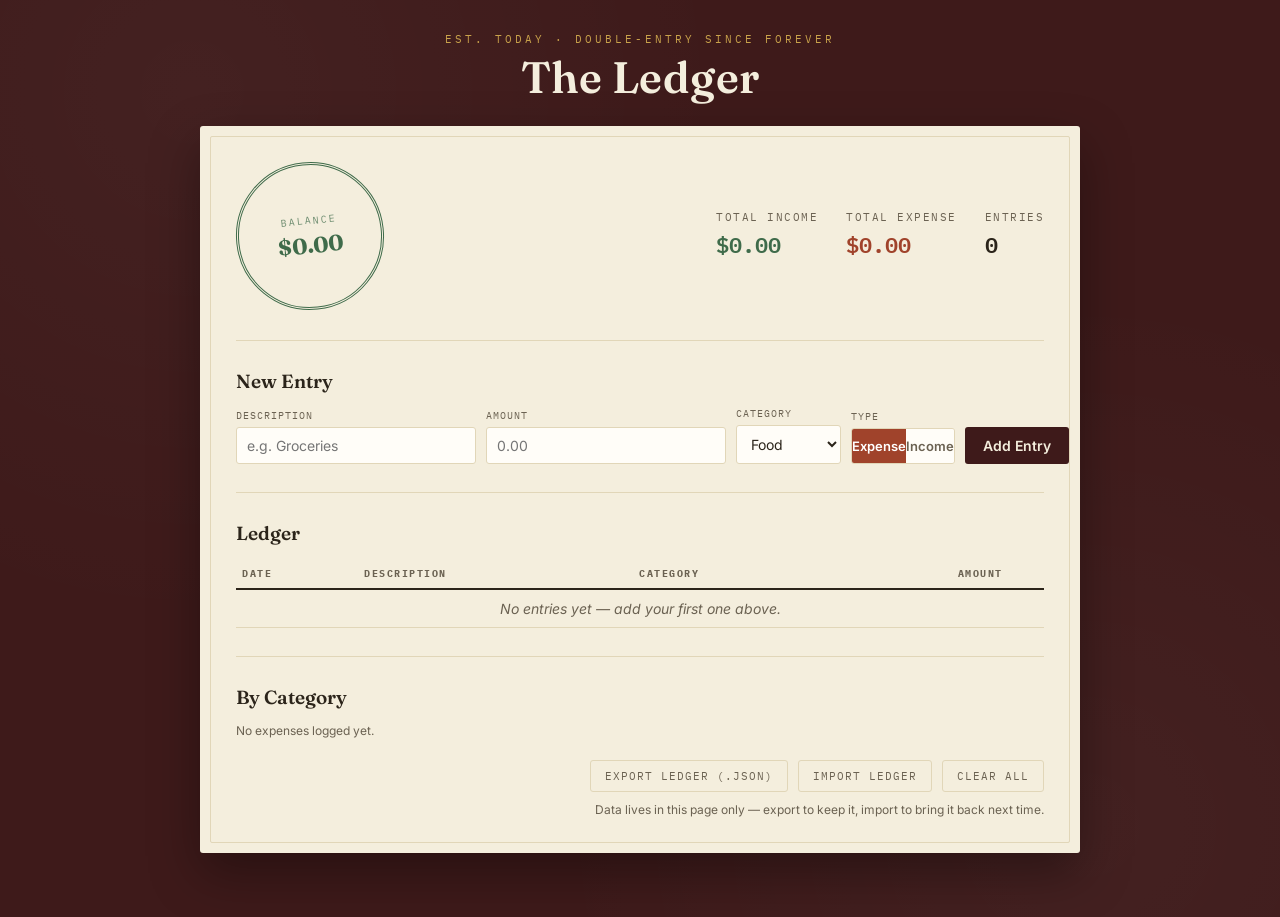
==== index.html @ 192e5231 "Rename index.html.txt to index.html" ====
<!DOCTYPE html>
<html lang="en">
<head>
<meta charset="UTF-8">
<meta name="viewport" content="width=device-width, initial-scale=1.0">
<title>The Ledger — Budget Tracker</title>
<link rel="preconnect" href="https://fonts.googleapis.com">
<link href="https://fonts.googleapis.com/css2?family=Fraunces:opsz,wght@9..144,400;9..144,500;9..144,600;9..144,700&family=Inter:wght@400;500;600&family=IBM+Plex+Mono:wght@400;500;600&display=swap" rel="stylesheet">
<style>
  :root{
    --cover: #3E1A1A;
    --cover-dark: #2A1010;
    --brass: #C9A24B;
    --brass-dim: #9c7d3a;
    --paper: #F4EEDD;
    --paper-line: #E1D6B8;
    --ink: #2B241A;
    --ink-soft: #6b6252;
    --income: #3F6B4A;
    --expense: #A0432B;
    --radius: 3px;
  }
  *{box-sizing:border-box;}
  body{
    margin:0;
    background: var(--cover);
    background-image:
      radial-gradient(circle at 15% 10%, rgba(255,255,255,0.03), transparent 40%),
      radial-gradient(circle at 85% 90%, rgba(255,255,255,0.03), transparent 40%);
    font-family: 'Inter', sans-serif;
    color: var(--ink);
    min-height: 100vh;
    padding: 32px 16px 64px;
  }
  .wrap{ max-width: 880px; margin: 0 auto; }

  /* Cover title */
  .cover-title{
    text-align:center;
    margin-bottom: 22px;
  }
  .cover-title .eyebrow{
    font-family:'IBM Plex Mono', monospace;
    font-size: 11px;
    letter-spacing: 3px;
    color: var(--brass);
    text-transform: uppercase;
  }
  .cover-title h1{
    font-family:'Fraunces', serif;
    font-optical-sizing: auto;
    font-weight: 600;
    font-size: 44px;
    color: var(--paper);
    margin: 4px 0 0;
    letter-spacing: 0.5px;
  }

  /* Page panel */
  .page{
    background: var(--paper);
    border-radius: var(--radius);
    box-shadow: 0 20px 50px rgba(0,0,0,0.35);
    padding: 36px;
    position: relative;
  }
  .page::before{
    content:"";
    position:absolute; inset:10px;
    border: 1px solid var(--paper-line);
    pointer-events:none;
    border-radius: 2px;
  }

  /* Balance stamp */
  .stamp-row{
    display:flex;
    align-items:center;
    justify-content:space-between;
    gap: 24px;
    flex-wrap: wrap;
    margin-bottom: 30px;
  }
  .stamp{
    width: 148px; height: 148px;
    border-radius: 50%;
    border: 3px double currentColor;
    display:flex; flex-direction:column;
    align-items:center; justify-content:center;
    transform: rotate(-6deg);
    transition: color 0.4s ease, border-color 0.4s ease;
    flex-shrink:0;
  }
  .stamp .label{
    font-family:'IBM Plex Mono', monospace;
    font-size: 10px;
    letter-spacing: 2px;
    text-transform: uppercase;
    opacity: 0.75;
  }
  .stamp .amt{
    font-family:'Fraunces', serif;
    font-weight: 700;
    font-size: 22px;
    margin-top: 4px;
  }
  .stamp.positive{ color: var(--income); }
  .stamp.negative{ color: var(--expense); }

  .stats{
    display:flex; gap: 28px; flex-wrap: wrap;
  }
  .stat .k{
    font-family:'IBM Plex Mono', monospace;
    font-size: 11px;
    letter-spacing: 1.5px;
    text-transform: uppercase;
    color: var(--ink-soft);
  }
  .stat .v{
    font-family:'IBM Plex Mono', monospace;
    font-size: 22px;
    font-weight: 600;
    margin-top: 2px;
  }
  .stat.income .v{ color: var(--income); }
  .stat.expense .v{ color: var(--expense); }

  hr.rule{
    border: none;
    border-top: 1px solid var(--paper-line);
    margin: 28px 0;
  }

  /* Form */
  h2.section-title{
    font-family:'Fraunces', serif;
    font-weight: 600;
    font-size: 19px;
    margin: 0 0 14px;
  }
  form.entry{
    display:grid;
    grid-template-columns: 1.6fr 1fr 1fr 1fr auto;
    gap: 10px;
    align-items:end;
  }
  @media (max-width: 680px){
    form.entry{ grid-template-columns: 1fr 1fr; }
  }
  .field{ display:flex; flex-direction:column; gap:5px; }
  .field label{
    font-family:'IBM Plex Mono', monospace;
    font-size: 10px;
    letter-spacing: 1px;
    text-transform: uppercase;
    color: var(--ink-soft);
  }
  .field input, .field select{
    font-family: 'Inter', sans-serif;
    font-size: 14px;
    padding: 9px 10px;
    border: 1px solid var(--paper-line);
    border-radius: var(--radius);
    background: #fffdf8;
    color: var(--ink);
  }
  .field input:focus, .field select:focus{
    outline: 2px solid var(--brass);
    outline-offset: 1px;
  }
  .toggle{
    display:flex;
    border: 1px solid var(--paper-line);
    border-radius: var(--radius);
    overflow:hidden;
  }
  .toggle button{
    flex:1;
    border:none;
    padding: 9px 0;
    font-family:'Inter', sans-serif;
    font-size: 13px;
    font-weight: 600;
    cursor:pointer;
    background: #fffdf8;
    color: var(--ink-soft);
  }
  .toggle button.active[data-type="income"]{ background: var(--income); color:#fff; }
  .toggle button.active[data-type="expense"]{ background: var(--expense); color:#fff; }

  button.add-btn{
    background: var(--cover);
    color: var(--paper);
    border: none;
    border-radius: var(--radius);
    padding: 10px 18px;
    font-family:'Inter', sans-serif;
    font-weight: 600;
    font-size: 14px;
    cursor: pointer;
    white-space: nowrap;
  }
  button.add-btn:hover{ background: var(--cover-dark); }

  /* Ledger table */
  table.ledger{
    width:100%;
    border-collapse: collapse;
    margin-top: 8px;
  }
  table.ledger thead th{
    text-align:left;
    font-family:'IBM Plex Mono', monospace;
    font-size: 10px;
    letter-spacing: 1.5px;
    text-transform: uppercase;
    color: var(--ink-soft);
    padding: 8px 6px;
    border-bottom: 2px solid var(--ink);
  }
  table.ledger tbody tr{
    border-bottom: 1px solid var(--paper-line);
  }
  table.ledger tbody tr:hover{ background: rgba(201,162,75,0.08); }
  table.ledger td{
    padding: 10px 6px;
    font-size: 14px;
    vertical-align: middle;
  }
  td.amount{
    font-family:'IBM Plex Mono', monospace;
    font-weight: 600;
    text-align:right;
    white-space:nowrap;
  }
  td.amount.income{ color: var(--income); }
  td.amount.expense{ color: var(--expense); }
  td.cat span{
    font-family:'IBM Plex Mono', monospace;
    font-size: 11px;
    padding: 3px 8px;
    border-radius: 20px;
    background: rgba(43,36,26,0.07);
    color: var(--ink-soft);
  }
  .del-btn{
    background:none; border:none; cursor:pointer;
    color: var(--ink-soft);
    font-size: 16px;
    line-height:1;
  }
  .del-btn:hover{ color: var(--expense); }
  .empty-row td{
    text-align:center;
    padding: 30px 0;
    color: var(--ink-soft);
    font-style: italic;
  }

  /* Category bars */
  .cat-bars{ margin-top: 6px; }
  .cat-bar-row{
    display:grid;
    grid-template-columns: 110px 1fr 70px;
    align-items:center;
    gap: 10px;
    margin-bottom: 10px;
  }
  .cat-bar-row .name{ font-size:13px; }
  .cat-bar-track{
    height: 8px;
    background: var(--paper-line);
    border-radius: 4px;
    overflow:hidden;
  }
  .cat-bar-fill{
    height:100%;
    background: var(--brass);
    border-radius: 4px;
  }
  .cat-bar-row .amt{
    font-family:'IBM Plex Mono', monospace;
    font-size: 12px;
    text-align:right;
    color: var(--ink-soft);
  }

  .toolbar{
    display:flex; gap:10px; justify-content:flex-end; margin-top: 22px;
  }
  .ghost-btn{
    background: none;
    border: 1px solid var(--paper-line);
    color: var(--ink-soft);
    font-family:'IBM Plex Mono', monospace;
    font-size: 11px;
    letter-spacing: 1px;
    text-transform: uppercase;
    padding: 8px 14px;
    border-radius: var(--radius);
    cursor: pointer;
  }
  .ghost-btn:hover{ border-color: var(--brass); color: var(--ink); }
  input[type="file"]{ display:none; }

  .note{
    font-size: 12px;
    color: var(--ink-soft);
    margin-top: 10px;
    text-align:right;
  }
</style>
</head>
<body>
<div class="wrap">
  <div class="cover-title">
    <div class="eyebrow">Est. Today · Double-Entry Since Forever</div>
    <h1>The Ledger</h1>
  </div>

  <div class="page">
    <div class="stamp-row">
      <div class="stamp positive" id="balanceStamp">
        <div class="label">Balance</div>
        <div class="amt" id="balanceAmt">$0.00</div>
      </div>
      <div class="stats">
        <div class="stat income">
          <div class="k">Total Income</div>
          <div class="v" id="totalIncome">$0.00</div>
        </div>
        <div class="stat expense">
          <div class="k">Total Expense</div>
          <div class="v" id="totalExpense">$0.00</div>
        </div>
        <div class="stat">
          <div class="k">Entries</div>
          <div class="v" id="totalCount">0</div>
        </div>
      </div>
    </div>

    <hr class="rule">

    <h2 class="section-title">New Entry</h2>
    <form class="entry" id="entryForm">
      <div class="field">
        <label for="desc">Description</label>
        <input type="text" id="desc" placeholder="e.g. Groceries" required>
      </div>
      <div class="field">
        <label for="amount">Amount</label>
        <input type="number" id="amount" step="0.01" min="0" placeholder="0.00" required>
      </div>
      <div class="field">
        <label for="category">Category</label>
        <select id="category">
          <option>Food</option>
          <option>Housing</option>
          <option>Transport</option>
          <option>Utilities</option>
          <option>Health</option>
          <option>Fun</option>
          <option>Salary</option>
          <option>Other</option>
        </select>
      </div>
      <div class="field">
        <label>Type</label>
        <div class="toggle" id="typeToggle">
          <button type="button" data-type="expense" class="active">Expense</button>
          <button type="button" data-type="income">Income</button>
        </div>
      </div>
      <button type="submit" class="add-btn">Add Entry</button>
    </form>

    <hr class="rule">

    <h2 class="section-title">Ledger</h2>
    <table class="ledger">
      <thead>
        <tr>
          <th>Date</th>
          <th>Description</th>
          <th>Category</th>
          <th style="text-align:right;">Amount</th>
          <th></th>
        </tr>
      </thead>
      <tbody id="ledgerBody"></tbody>
    </table>

    <hr class="rule">

    <h2 class="section-title">By Category</h2>
    <div class="cat-bars" id="catBars"></div>

    <div class="toolbar">
      <button class="ghost-btn" id="exportBtn">Export Ledger (.json)</button>
      <label class="ghost-btn" for="importFile" style="display:inline-block;">Import Ledger</label>
      <input type="file" id="importFile" accept="application/json">
      <button class="ghost-btn" id="clearBtn">Clear All</button>
    </div>
    <div class="note">Data lives in this page only — export to keep it, import to bring it back next time.</div>
  </div>
</div>

<script>
  let entries = [];
  let currentType = 'expense';

  const fmt = (n) => (n < 0 ? '-$' : '$') + Math.abs(n).toFixed(2);

  const typeToggle = document.getElementById('typeToggle');
  typeToggle.addEventListener('click', (e) => {
    const btn = e.target.closest('button');
    if (!btn) return;
    currentType = btn.dataset.type;
    [...typeToggle.children].forEach(b => b.classList.toggle('active', b === btn));
  });

  document.getElementById('entryForm').addEventListener('submit', (e) => {
    e.preventDefault();
    const desc = document.getElementById('desc').value.trim();
    const amount = parseFloat(document.getElementById('amount').value);
    const category = document.getElementById('category').value;
    if (!desc || isNaN(amount) || amount <= 0) return;

    entries.unshift({
      id: crypto.randomUUID ? crypto.randomUUID() : Date.now() + Math.random(),
      desc, amount, category, type: currentType,
      date: new Date().toISOString().slice(0,10)
    });

    document.getElementById('desc').value = '';
    document.getElementById('amount').value = '';
    render();
  });

  document.getElementById('clearBtn').addEventListener('click', () => {
    if (entries.length && !confirm('Clear all entries? This cannot be undone.')) return;
    entries = [];
    render();
  });

  document.getElementById('exportBtn').addEventListener('click', () => {
    const blob = new Blob([JSON.stringify(entries, null, 2)], {type:'application/json'});
    const url = URL.createObjectURL(blob);
    const a = document.createElement('a');
    a.href = url;
    a.download = 'ledger-export.json';
    a.click();
    URL.revokeObjectURL(url);
  });

  document.getElementById('importFile').addEventListener('change', (e) => {
    const file = e.target.files[0];
    if (!file) return;
    const reader = new FileReader();
    reader.onload = () => {
      try {
        const data = JSON.parse(reader.result);
        if (Array.isArray(data)) {
          entries = data;
          render();
        } else {
          alert('That file doesn\'t look like a valid ledger export.');
        }
      } catch {
        alert('Could not read that file.');
      }
    };
    reader.readAsText(file);
    e.target.value = '';
  });

  function render(){
    const income = entries.filter(x => x.type === 'income').reduce((s,x)=>s+x.amount,0);
    const expense = entries.filter(x => x.type === 'expense').reduce((s,x)=>s+x.amount,0);
    const balance = income - expense;

    document.getElementById('totalIncome').textContent = fmt(income);
    document.getElementById('totalExpense').textContent = fmt(expense);
    document.getElementById('totalCount').textContent = entries.length;
    document.getElementById('balanceAmt').textContent = fmt(balance);

    const stamp = document.getElementById('balanceStamp');
    stamp.classList.toggle('positive', balance >= 0);
    stamp.classList.toggle('negative', balance < 0);

    const body = document.getElementById('ledgerBody');
    body.innerHTML = '';
    if (entries.length === 0){
      body.innerHTML = '<tr class="empty-row"><td colspan="5">No entries yet — add your first one above.</td></tr>';
    } else {
      entries.forEach(entry => {
        const tr = document.createElement('tr');
        tr.innerHTML = `
          <td>${entry.date}</td>
          <td>${escapeHtml(entry.desc)}</td>
          <td class="cat"><span>${entry.category}</span></td>
          <td class="amount ${entry.type}">${entry.type === 'income' ? '+' : '−'}${fmt(entry.amount).replace('$','$')}</td>
          <td><button class="del-btn" title="Delete" data-id="${entry.id}">✕</button></td>
        `;
        body.appendChild(tr);
      });
      body.querySelectorAll('.del-btn').forEach(btn => {
        btn.addEventListener('click', () => {
          entries = entries.filter(x => x.id != btn.dataset.id);
          render();
        });
      });
    }

    // category breakdown (expenses only)
    const catTotals = {};
    entries.filter(x => x.type === 'expense').forEach(x => {
      catTotals[x.category] = (catTotals[x.category] || 0) + x.amount;
    });
    const maxCat = Math.max(1, ...Object.values(catTotals));
    const catBars = document.getElementById('catBars');
    const sorted = Object.entries(catTotals).sort((a,b) => b[1]-a[1]);
    if (sorted.length === 0){
      catBars.innerHTML = '<div class="note" style="text-align:left;">No expenses logged yet.</div>';
    } else {
      catBars.innerHTML = sorted.map(([cat, amt]) => `
        <div class="cat-bar-row">
          <div class="name">${cat}</div>
          <div class="cat-bar-track"><div class="cat-bar-fill" style="width:${(amt/maxCat*100).toFixed(1)}%"></div></div>
          <div class="amt">${fmt(amt)}</div>
        </div>
      `).join('');
    }
  }

  function escapeHtml(str){
    const div = document.createElement('div');
    div.textContent = str;
    return div.innerHTML;
  }

  render();
</script>
</body>
</html>
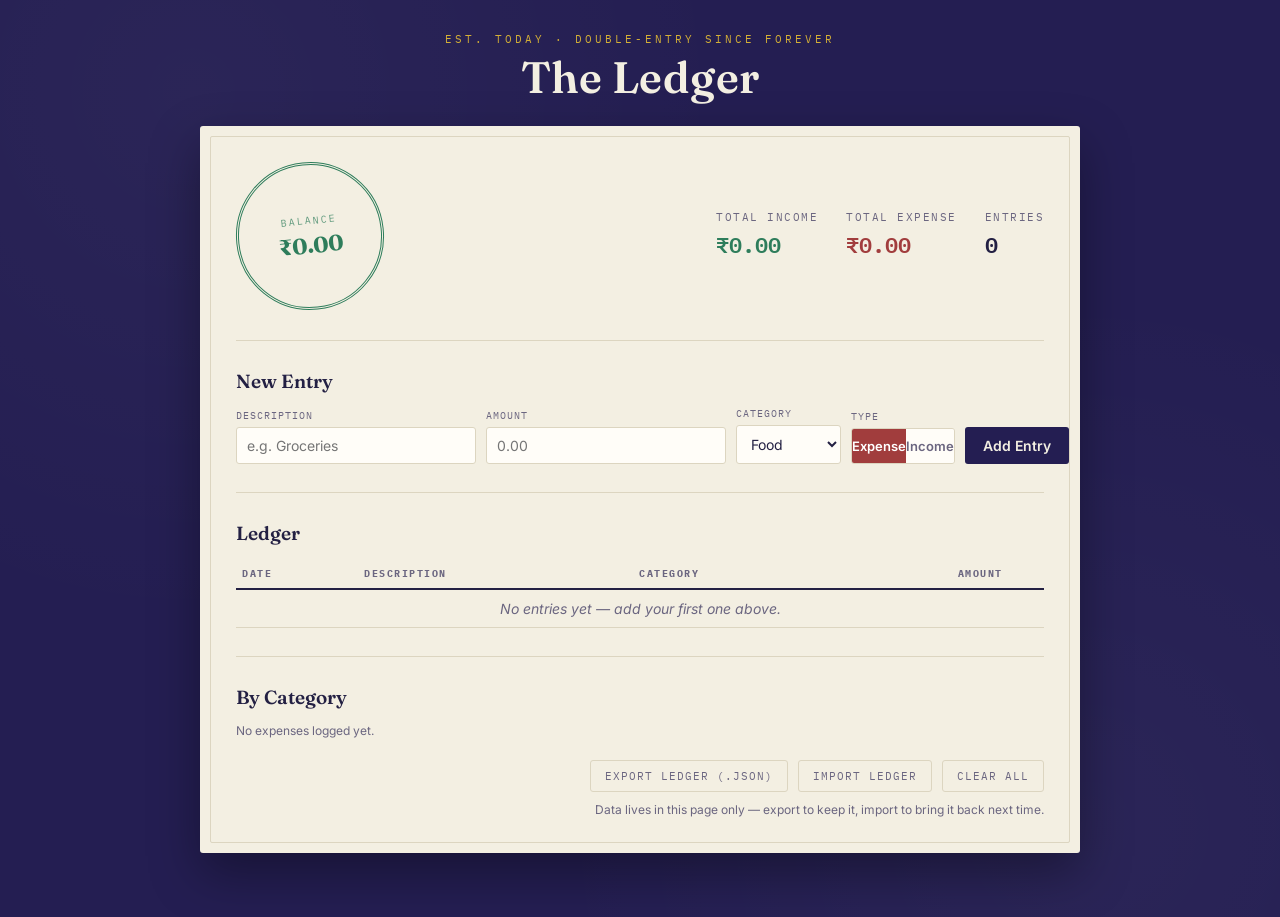
==== commit eea39d09: "Update index.html" ====
--- a/index.html
+++ b/index.html
@@ -8,16 +8,16 @@
 <link href="https://fonts.googleapis.com/css2?family=Fraunces:opsz,wght@9..144,400;9..144,500;9..144,600;9..144,700&family=Inter:wght@400;500;600&family=IBM+Plex+Mono:wght@400;500;600&display=swap" rel="stylesheet">
 <style>
   :root{
-    --cover: #3E1A1A;
-    --cover-dark: #2A1010;
-    --brass: #C9A24B;
-    --brass-dim: #9c7d3a;
-    --paper: #F4EEDD;
-    --paper-line: #E1D6B8;
-    --ink: #2B241A;
-    --ink-soft: #6b6252;
-    --income: #3F6B4A;
-    --expense: #A0432B;
+    --cover: #241E52;
+    --cover-dark: #16123A;
+    --brass: #D4AF37;
+    --brass-dim: #a8872a;
+    --paper: #F3EFE2;
+    --paper-line: #DCD5C0;
+    --ink: #232043;
+    --ink-soft: #6b6680;
+    --income: #2E7D5B;
+    --expense: #A13D3D;
     --radius: 3px;
   }
   *{box-sizing:border-box;}
@@ -411,7 +411,7 @@
   let entries = [];
   let currentType = 'expense';
 
-  const fmt = (n) => (n < 0 ? '-$' : '$') + Math.abs(n).toFixed(2);
+  const fmt = (n) => (n < 0 ? '-₹' : '₹') + Math.abs(n).toLocaleString('en-IN', {minimumFractionDigits:2, maximumFractionDigits:2});
 
   const typeToggle = document.getElementById('typeToggle');
   typeToggle.addEventListener('click', (e) => {
@@ -501,7 +501,7 @@
           <td>${entry.date}</td>
           <td>${escapeHtml(entry.desc)}</td>
           <td class="cat"><span>${entry.category}</span></td>
-          <td class="amount ${entry.type}">${entry.type === 'income' ? '+' : '−'}${fmt(entry.amount).replace('$','$')}</td>
+          <td class="amount ${entry.type}">${entry.type === 'income' ? '+' : '−'}${fmt(entry.amount)}</td>
           <td><button class="del-btn" title="Delete" data-id="${entry.id}">✕</button></td>
         `;
         body.appendChild(tr);
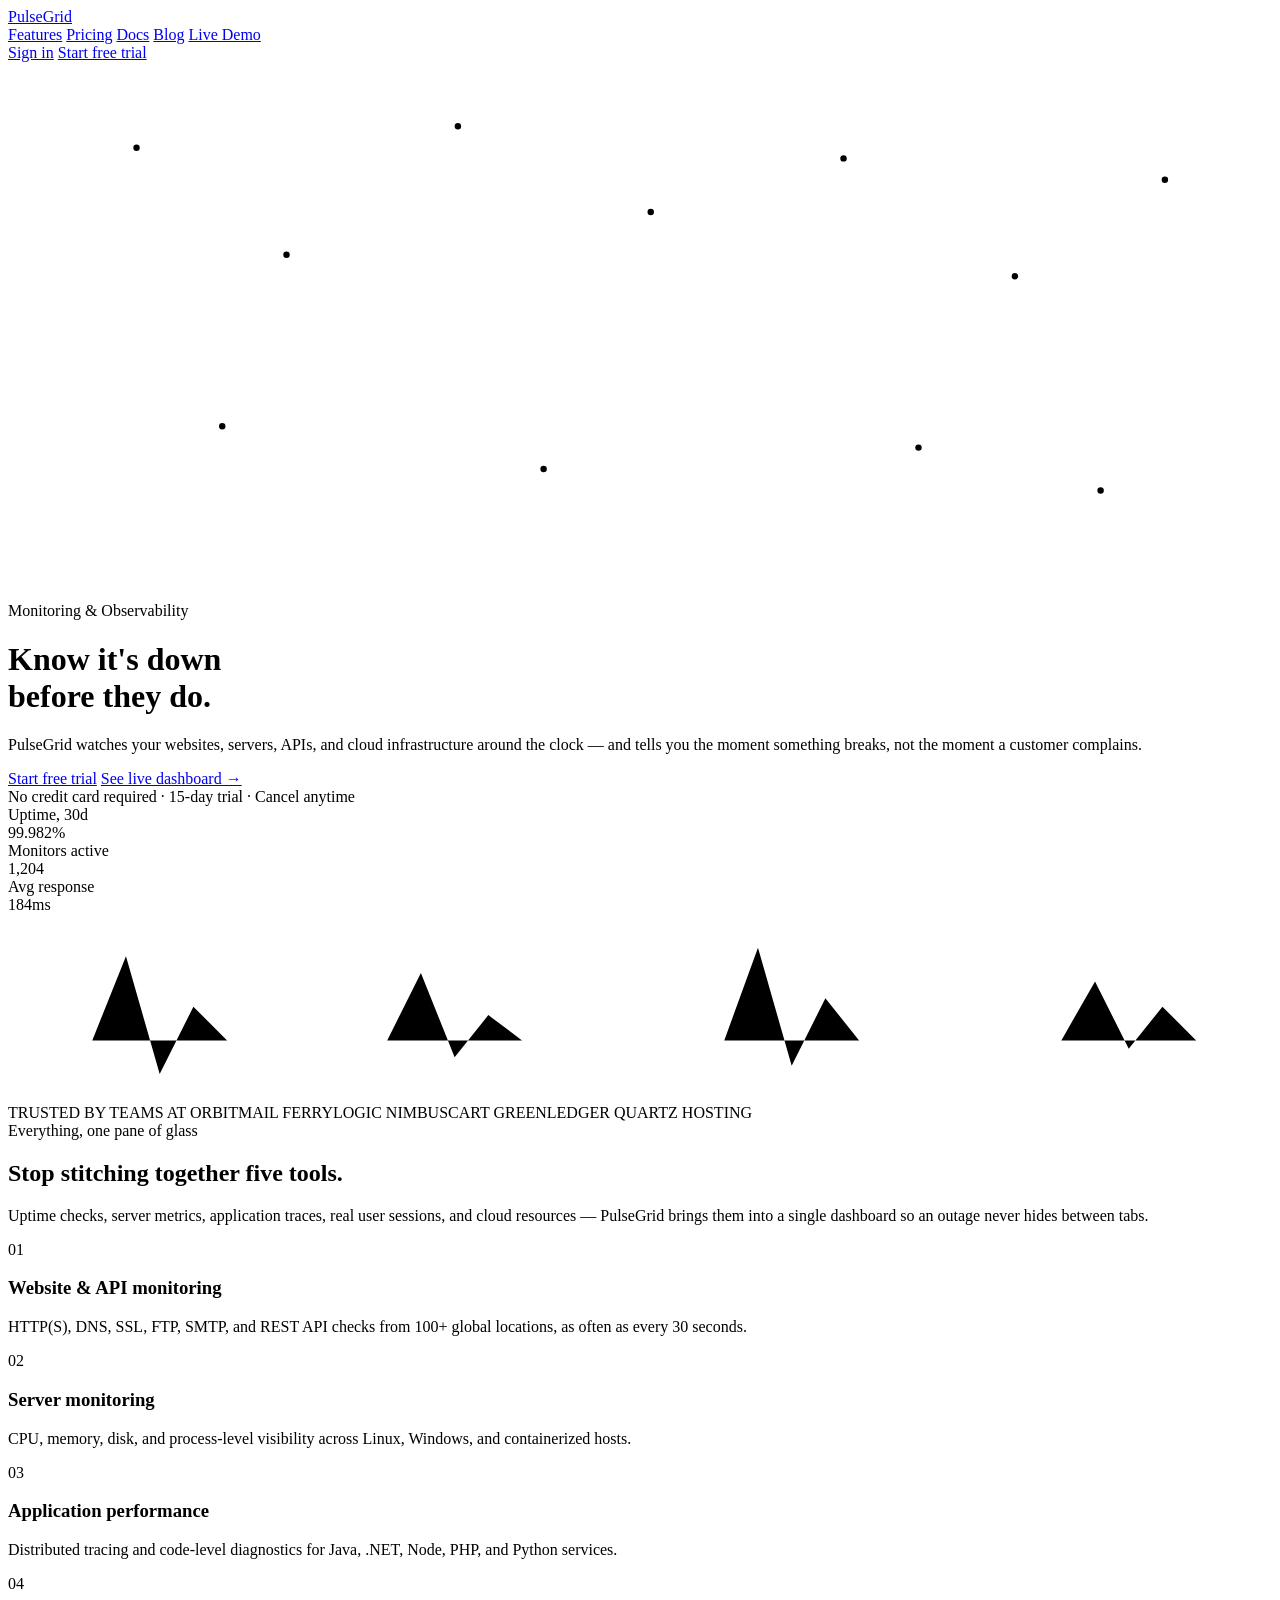
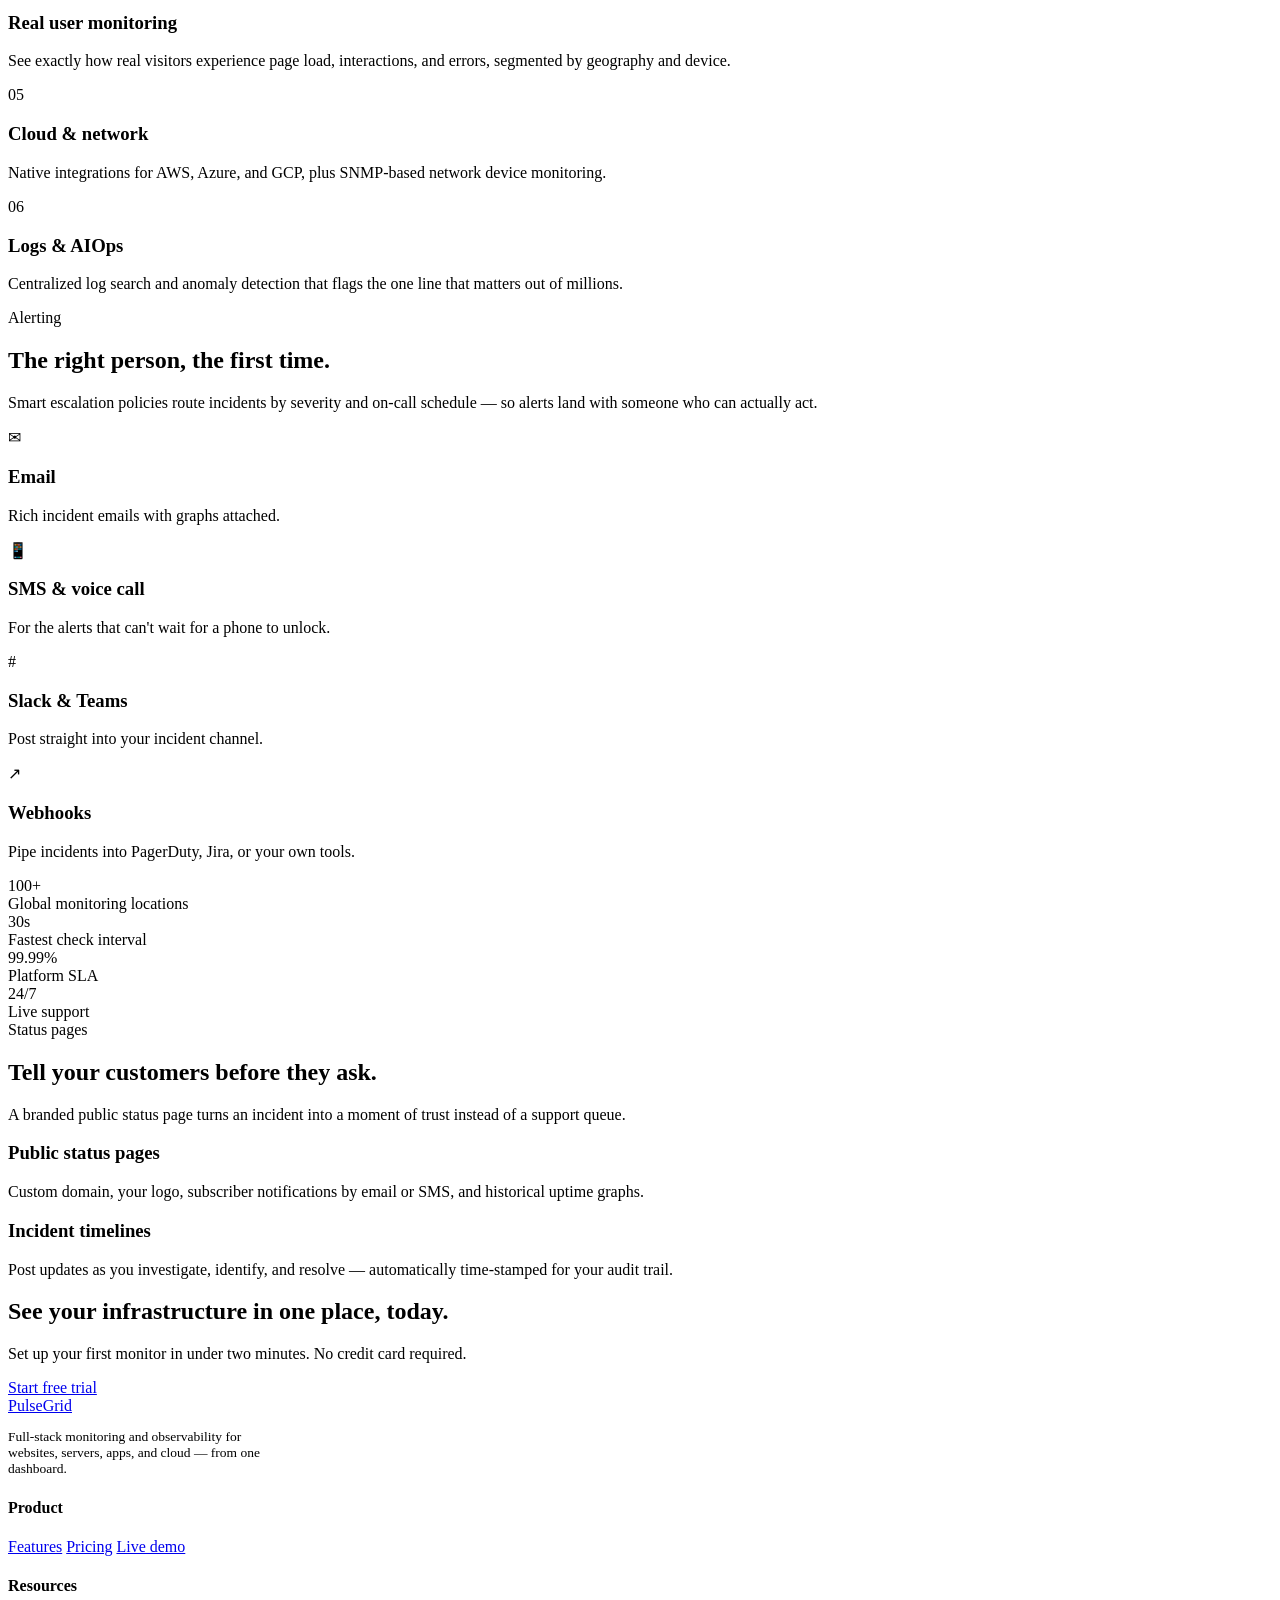
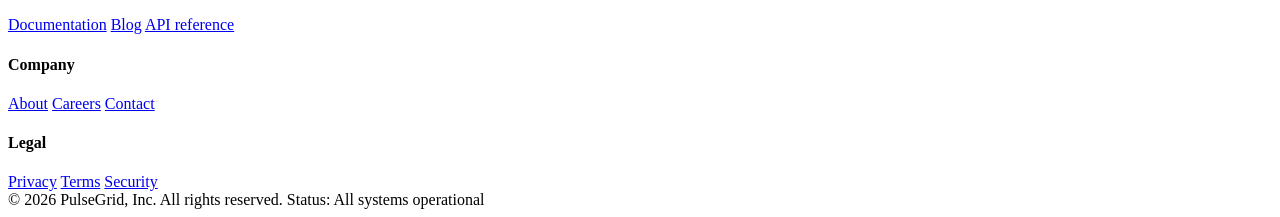
==== commit 2043c991: "Update index.html" ====
--- a/index.html
+++ b/index.html
@@ -3,545 +3,227 @@
 <head>
 <meta charset="UTF-8">
 <meta name="viewport" content="width=device-width, initial-scale=1.0">
-<title>The Ledger — Budget Tracker</title>
+<title>PulseGrid — All-in-One Monitoring &amp; Observability Platform</title>
+<meta name="description" content="Monitor websites, servers, applications, and cloud infrastructure from one dashboard. Uptime, APM, RUM, logs, and alerting — all in PulseGrid.">
 <link rel="preconnect" href="https://fonts.googleapis.com">
-<link href="https://fonts.googleapis.com/css2?family=Fraunces:opsz,wght@9..144,400;9..144,500;9..144,600;9..144,700&family=Inter:wght@400;500;600&family=IBM+Plex+Mono:wght@400;500;600&display=swap" rel="stylesheet">
-<style>
-  :root{
-    --cover: #241E52;
-    --cover-dark: #16123A;
-    --brass: #D4AF37;
-    --brass-dim: #a8872a;
-    --paper: #F3EFE2;
-    --paper-line: #DCD5C0;
-    --ink: #232043;
-    --ink-soft: #6b6680;
-    --income: #2E7D5B;
-    --expense: #A13D3D;
-    --radius: 3px;
-  }
-  *{box-sizing:border-box;}
-  body{
-    margin:0;
-    background: var(--cover);
-    background-image:
-      radial-gradient(circle at 15% 10%, rgba(255,255,255,0.03), transparent 40%),
-      radial-gradient(circle at 85% 90%, rgba(255,255,255,0.03), transparent 40%);
-    font-family: 'Inter', sans-serif;
-    color: var(--ink);
-    min-height: 100vh;
-    padding: 32px 16px 64px;
-  }
-  .wrap{ max-width: 880px; margin: 0 auto; }
-
-  /* Cover title */
-  .cover-title{
-    text-align:center;
-    margin-bottom: 22px;
-  }
-  .cover-title .eyebrow{
-    font-family:'IBM Plex Mono', monospace;
-    font-size: 11px;
-    letter-spacing: 3px;
-    color: var(--brass);
-    text-transform: uppercase;
-  }
-  .cover-title h1{
-    font-family:'Fraunces', serif;
-    font-optical-sizing: auto;
-    font-weight: 600;
-    font-size: 44px;
-    color: var(--paper);
-    margin: 4px 0 0;
-    letter-spacing: 0.5px;
-  }
-
-  /* Page panel */
-  .page{
-    background: var(--paper);
-    border-radius: var(--radius);
-    box-shadow: 0 20px 50px rgba(0,0,0,0.35);
-    padding: 36px;
-    position: relative;
-  }
-  .page::before{
-    content:"";
-    position:absolute; inset:10px;
-    border: 1px solid var(--paper-line);
-    pointer-events:none;
-    border-radius: 2px;
-  }
-
-  /* Balance stamp */
-  .stamp-row{
-    display:flex;
-    align-items:center;
-    justify-content:space-between;
-    gap: 24px;
-    flex-wrap: wrap;
-    margin-bottom: 30px;
-  }
-  .stamp{
-    width: 148px; height: 148px;
-    border-radius: 50%;
-    border: 3px double currentColor;
-    display:flex; flex-direction:column;
-    align-items:center; justify-content:center;
-    transform: rotate(-6deg);
-    transition: color 0.4s ease, border-color 0.4s ease;
-    flex-shrink:0;
-  }
-  .stamp .label{
-    font-family:'IBM Plex Mono', monospace;
-    font-size: 10px;
-    letter-spacing: 2px;
-    text-transform: uppercase;
-    opacity: 0.75;
-  }
-  .stamp .amt{
-    font-family:'Fraunces', serif;
-    font-weight: 700;
-    font-size: 22px;
-    margin-top: 4px;
-  }
-  .stamp.positive{ color: var(--income); }
-  .stamp.negative{ color: var(--expense); }
-
-  .stats{
-    display:flex; gap: 28px; flex-wrap: wrap;
-  }
-  .stat .k{
-    font-family:'IBM Plex Mono', monospace;
-    font-size: 11px;
-    letter-spacing: 1.5px;
-    text-transform: uppercase;
-    color: var(--ink-soft);
-  }
-  .stat .v{
-    font-family:'IBM Plex Mono', monospace;
-    font-size: 22px;
-    font-weight: 600;
-    margin-top: 2px;
-  }
-  .stat.income .v{ color: var(--income); }
-  .stat.expense .v{ color: var(--expense); }
-
-  hr.rule{
-    border: none;
-    border-top: 1px solid var(--paper-line);
-    margin: 28px 0;
-  }
-
-  /* Form */
-  h2.section-title{
-    font-family:'Fraunces', serif;
-    font-weight: 600;
-    font-size: 19px;
-    margin: 0 0 14px;
-  }
-  form.entry{
-    display:grid;
-    grid-template-columns: 1.6fr 1fr 1fr 1fr auto;
-    gap: 10px;
-    align-items:end;
-  }
-  @media (max-width: 680px){
-    form.entry{ grid-template-columns: 1fr 1fr; }
-  }
-  .field{ display:flex; flex-direction:column; gap:5px; }
-  .field label{
-    font-family:'IBM Plex Mono', monospace;
-    font-size: 10px;
-    letter-spacing: 1px;
-    text-transform: uppercase;
-    color: var(--ink-soft);
-  }
-  .field input, .field select{
-    font-family: 'Inter', sans-serif;
-    font-size: 14px;
-    padding: 9px 10px;
-    border: 1px solid var(--paper-line);
-    border-radius: var(--radius);
-    background: #fffdf8;
-    color: var(--ink);
-  }
-  .field input:focus, .field select:focus{
-    outline: 2px solid var(--brass);
-    outline-offset: 1px;
-  }
-  .toggle{
-    display:flex;
-    border: 1px solid var(--paper-line);
-    border-radius: var(--radius);
-    overflow:hidden;
-  }
-  .toggle button{
-    flex:1;
-    border:none;
-    padding: 9px 0;
-    font-family:'Inter', sans-serif;
-    font-size: 13px;
-    font-weight: 600;
-    cursor:pointer;
-    background: #fffdf8;
-    color: var(--ink-soft);
-  }
-  .toggle button.active[data-type="income"]{ background: var(--income); color:#fff; }
-  .toggle button.active[data-type="expense"]{ background: var(--expense); color:#fff; }
-
-  button.add-btn{
-    background: var(--cover);
-    color: var(--paper);
-    border: none;
-    border-radius: var(--radius);
-    padding: 10px 18px;
-    font-family:'Inter', sans-serif;
-    font-weight: 600;
-    font-size: 14px;
-    cursor: pointer;
-    white-space: nowrap;
-  }
-  button.add-btn:hover{ background: var(--cover-dark); }
-
-  /* Ledger table */
-  table.ledger{
-    width:100%;
-    border-collapse: collapse;
-    margin-top: 8px;
-  }
-  table.ledger thead th{
-    text-align:left;
-    font-family:'IBM Plex Mono', monospace;
-    font-size: 10px;
-    letter-spacing: 1.5px;
-    text-transform: uppercase;
-    color: var(--ink-soft);
-    padding: 8px 6px;
-    border-bottom: 2px solid var(--ink);
-  }
-  table.ledger tbody tr{
-    border-bottom: 1px solid var(--paper-line);
-  }
-  table.ledger tbody tr:hover{ background: rgba(201,162,75,0.08); }
-  table.ledger td{
-    padding: 10px 6px;
-    font-size: 14px;
-    vertical-align: middle;
-  }
-  td.amount{
-    font-family:'IBM Plex Mono', monospace;
-    font-weight: 600;
-    text-align:right;
-    white-space:nowrap;
-  }
-  td.amount.income{ color: var(--income); }
-  td.amount.expense{ color: var(--expense); }
-  td.cat span{
-    font-family:'IBM Plex Mono', monospace;
-    font-size: 11px;
-    padding: 3px 8px;
-    border-radius: 20px;
-    background: rgba(43,36,26,0.07);
-    color: var(--ink-soft);
-  }
-  .del-btn{
-    background:none; border:none; cursor:pointer;
-    color: var(--ink-soft);
-    font-size: 16px;
-    line-height:1;
-  }
-  .del-btn:hover{ color: var(--expense); }
-  .empty-row td{
-    text-align:center;
-    padding: 30px 0;
-    color: var(--ink-soft);
-    font-style: italic;
-  }
-
-  /* Category bars */
-  .cat-bars{ margin-top: 6px; }
-  .cat-bar-row{
-    display:grid;
-    grid-template-columns: 110px 1fr 70px;
-    align-items:center;
-    gap: 10px;
-    margin-bottom: 10px;
-  }
-  .cat-bar-row .name{ font-size:13px; }
-  .cat-bar-track{
-    height: 8px;
-    background: var(--paper-line);
-    border-radius: 4px;
-    overflow:hidden;
-  }
-  .cat-bar-fill{
-    height:100%;
-    background: var(--brass);
-    border-radius: 4px;
-  }
-  .cat-bar-row .amt{
-    font-family:'IBM Plex Mono', monospace;
-    font-size: 12px;
-    text-align:right;
-    color: var(--ink-soft);
-  }
-
-  .toolbar{
-    display:flex; gap:10px; justify-content:flex-end; margin-top: 22px;
-  }
-  .ghost-btn{
-    background: none;
-    border: 1px solid var(--paper-line);
-    color: var(--ink-soft);
-    font-family:'IBM Plex Mono', monospace;
-    font-size: 11px;
-    letter-spacing: 1px;
-    text-transform: uppercase;
-    padding: 8px 14px;
-    border-radius: var(--radius);
-    cursor: pointer;
-  }
-  .ghost-btn:hover{ border-color: var(--brass); color: var(--ink); }
-  input[type="file"]{ display:none; }
-
-  .note{
-    font-size: 12px;
-    color: var(--ink-soft);
-    margin-top: 10px;
-    text-align:right;
-  }
-</style>
+<link href="https://fonts.googleapis.com/css2?family=Space+Grotesk:wght@500;600;700&family=Inter:wght@400;500;600&family=JetBrains+Mono:wght@400;500;600&display=swap" rel="stylesheet">
+<link rel="stylesheet" href="assets/style.css">
 </head>
 <body>
+
+<nav class="nav">
+  <div class="wrap">
+    <a class="brand" href="index.html"><span class="dot"></span> PulseGrid</a>
+    <div class="nav-links">
+      <a href="features.html">Features</a>
+      <a href="pricing.html">Pricing</a>
+      <a href="docs.html">Docs</a>
+      <a href="blog.html">Blog</a>
+      <a href="dashboard.html">Live Demo</a>
+    </div>
+    <div class="nav-cta">
+      <a class="btn btn-ghost btn-sm" href="#">Sign in</a>
+      <a class="btn btn-primary btn-sm" href="pricing.html">Start free trial</a>
+    </div>
+  </div>
+</nav>
+
+<header class="hero grid-texture">
+  <svg class="node-field" viewBox="0 0 1180 500" preserveAspectRatio="xMidYMid slice">
+    <circle class="node ok" cx="120" cy="80" r="3"/>
+    <circle class="node" cx="260" cy="180" r="3" style="animation-delay:.4s"/>
+    <circle class="node ok" cx="420" cy="60" r="3" style="animation-delay:.8s"/>
+    <circle class="node" cx="600" cy="140" r="3" style="animation-delay:1.2s"/>
+    <circle class="node ok" cx="780" cy="90" r="3" style="animation-delay:.2s"/>
+    <circle class="node ok" cx="940" cy="200" r="3" style="animation-delay:1.6s"/>
+    <circle class="node" cx="1080" cy="110" r="3" style="animation-delay:.6s"/>
+    <circle class="node ok" cx="200" cy="340" r="3" style="animation-delay:1s"/>
+    <circle class="node ok" cx="500" cy="380" r="3" style="animation-delay:1.4s"/>
+    <circle class="node" cx="850" cy="360" r="3" style="animation-delay:.3s"/>
+    <circle class="node ok" cx="1020" cy="400" r="3" style="animation-delay:1.8s"/>
+  </svg>
+  <div class="wrap">
+    <div class="hero-inner">
+      <div class="eyebrow">Monitoring &amp; Observability</div>
+      <h1>Know it's down<br>before <span class="accent">they</span> do.</h1>
+      <p class="lede">PulseGrid watches your websites, servers, APIs, and cloud infrastructure around the clock — and tells you the moment something breaks, not the moment a customer complains.</p>
+      <div class="hero-cta">
+        <a href="pricing.html" class="btn btn-primary">Start free trial</a>
+        <a href="dashboard.html" class="btn btn-ghost">See live dashboard →</a>
+      </div>
+      <div class="hero-meta">No credit card required · 15-day trial · Cancel anytime</div>
+    </div>
+
+    <div class="pulse-strip">
+      <div class="metric">
+        <div class="k">Uptime, 30d</div>
+        <div class="v up">99.982%</div>
+      </div>
+      <div class="metric">
+        <div class="k">Monitors active</div>
+        <div class="v">1,204</div>
+      </div>
+      <div class="metric">
+        <div class="k">Avg response</div>
+        <div class="v">184ms</div>
+      </div>
+      <svg class="pulse-svg" viewBox="0 0 300 44" preserveAspectRatio="none">
+        <path class="line" d="M0,30 L20,30 L28,10 L36,38 L44,22 L52,30 L90,30 L98,14 L106,34 L114,24 L122,30 L170,30 L178,8 L186,36 L194,20 L202,30 L250,30 L258,16 L266,32 L274,22 L282,30 L300,30" />
+      </svg>
+    </div>
+  </div>
+</header>
+
 <div class="wrap">
-  <div class="cover-title">
-    <div class="eyebrow">Est. Today · Double-Entry Since Forever</div>
-    <h1>The Ledger</h1>
-  </div>
-
-  <div class="page">
-    <div class="stamp-row">
-      <div class="stamp positive" id="balanceStamp">
-        <div class="label">Balance</div>
-        <div class="amt" id="balanceAmt">$0.00</div>
-      </div>
-      <div class="stats">
-        <div class="stat income">
-          <div class="k">Total Income</div>
-          <div class="v" id="totalIncome">$0.00</div>
-        </div>
-        <div class="stat expense">
-          <div class="k">Total Expense</div>
-          <div class="v" id="totalExpense">$0.00</div>
-        </div>
-        <div class="stat">
-          <div class="k">Entries</div>
-          <div class="v" id="totalCount">0</div>
-        </div>
-      </div>
-    </div>
-
-    <hr class="rule">
-
-    <h2 class="section-title">New Entry</h2>
-    <form class="entry" id="entryForm">
-      <div class="field">
-        <label for="desc">Description</label>
-        <input type="text" id="desc" placeholder="e.g. Groceries" required>
-      </div>
-      <div class="field">
-        <label for="amount">Amount</label>
-        <input type="number" id="amount" step="0.01" min="0" placeholder="0.00" required>
-      </div>
-      <div class="field">
-        <label for="category">Category</label>
-        <select id="category">
-          <option>Food</option>
-          <option>Housing</option>
-          <option>Transport</option>
-          <option>Utilities</option>
-          <option>Health</option>
-          <option>Fun</option>
-          <option>Salary</option>
-          <option>Other</option>
-        </select>
-      </div>
-      <div class="field">
-        <label>Type</label>
-        <div class="toggle" id="typeToggle">
-          <button type="button" data-type="expense" class="active">Expense</button>
-          <button type="button" data-type="income">Income</button>
-        </div>
-      </div>
-      <button type="submit" class="add-btn">Add Entry</button>
-    </form>
-
-    <hr class="rule">
-
-    <h2 class="section-title">Ledger</h2>
-    <table class="ledger">
-      <thead>
-        <tr>
-          <th>Date</th>
-          <th>Description</th>
-          <th>Category</th>
-          <th style="text-align:right;">Amount</th>
-          <th></th>
-        </tr>
-      </thead>
-      <tbody id="ledgerBody"></tbody>
-    </table>
-
-    <hr class="rule">
-
-    <h2 class="section-title">By Category</h2>
-    <div class="cat-bars" id="catBars"></div>
-
-    <div class="toolbar">
-      <button class="ghost-btn" id="exportBtn">Export Ledger (.json)</button>
-      <label class="ghost-btn" for="importFile" style="display:inline-block;">Import Ledger</label>
-      <input type="file" id="importFile" accept="application/json">
-      <button class="ghost-btn" id="clearBtn">Clear All</button>
-    </div>
-    <div class="note">Data lives in this page only — export to keep it, import to bring it back next time.</div>
+  <div class="logo-row">
+    <span>TRUSTED BY TEAMS AT</span>
+    <span>ORBITMAIL</span>
+    <span>FERRYLOGIC</span>
+    <span>NIMBUSCART</span>
+    <span>GREENLEDGER</span>
+    <span>QUARTZ HOSTING</span>
   </div>
 </div>
 
-<script>
-  let entries = [];
-  let currentType = 'expense';
-
-  const fmt = (n) => (n < 0 ? '-₹' : '₹') + Math.abs(n).toLocaleString('en-IN', {minimumFractionDigits:2, maximumFractionDigits:2});
-
-  const typeToggle = document.getElementById('typeToggle');
-  typeToggle.addEventListener('click', (e) => {
-    const btn = e.target.closest('button');
-    if (!btn) return;
-    currentType = btn.dataset.type;
-    [...typeToggle.children].forEach(b => b.classList.toggle('active', b === btn));
-  });
-
-  document.getElementById('entryForm').addEventListener('submit', (e) => {
-    e.preventDefault();
-    const desc = document.getElementById('desc').value.trim();
-    const amount = parseFloat(document.getElementById('amount').value);
-    const category = document.getElementById('category').value;
-    if (!desc || isNaN(amount) || amount <= 0) return;
-
-    entries.unshift({
-      id: crypto.randomUUID ? crypto.randomUUID() : Date.now() + Math.random(),
-      desc, amount, category, type: currentType,
-      date: new Date().toISOString().slice(0,10)
-    });
-
-    document.getElementById('desc').value = '';
-    document.getElementById('amount').value = '';
-    render();
-  });
-
-  document.getElementById('clearBtn').addEventListener('click', () => {
-    if (entries.length && !confirm('Clear all entries? This cannot be undone.')) return;
-    entries = [];
-    render();
-  });
-
-  document.getElementById('exportBtn').addEventListener('click', () => {
-    const blob = new Blob([JSON.stringify(entries, null, 2)], {type:'application/json'});
-    const url = URL.createObjectURL(blob);
-    const a = document.createElement('a');
-    a.href = url;
-    a.download = 'ledger-export.json';
-    a.click();
-    URL.revokeObjectURL(url);
-  });
-
-  document.getElementById('importFile').addEventListener('change', (e) => {
-    const file = e.target.files[0];
-    if (!file) return;
-    const reader = new FileReader();
-    reader.onload = () => {
-      try {
-        const data = JSON.parse(reader.result);
-        if (Array.isArray(data)) {
-          entries = data;
-          render();
-        } else {
-          alert('That file doesn\'t look like a valid ledger export.');
-        }
-      } catch {
-        alert('Could not read that file.');
-      }
-    };
-    reader.readAsText(file);
-    e.target.value = '';
-  });
-
-  function render(){
-    const income = entries.filter(x => x.type === 'income').reduce((s,x)=>s+x.amount,0);
-    const expense = entries.filter(x => x.type === 'expense').reduce((s,x)=>s+x.amount,0);
-    const balance = income - expense;
-
-    document.getElementById('totalIncome').textContent = fmt(income);
-    document.getElementById('totalExpense').textContent = fmt(expense);
-    document.getElementById('totalCount').textContent = entries.length;
-    document.getElementById('balanceAmt').textContent = fmt(balance);
-
-    const stamp = document.getElementById('balanceStamp');
-    stamp.classList.toggle('positive', balance >= 0);
-    stamp.classList.toggle('negative', balance < 0);
-
-    const body = document.getElementById('ledgerBody');
-    body.innerHTML = '';
-    if (entries.length === 0){
-      body.innerHTML = '<tr class="empty-row"><td colspan="5">No entries yet — add your first one above.</td></tr>';
-    } else {
-      entries.forEach(entry => {
-        const tr = document.createElement('tr');
-        tr.innerHTML = `
-          <td>${entry.date}</td>
-          <td>${escapeHtml(entry.desc)}</td>
-          <td class="cat"><span>${entry.category}</span></td>
-          <td class="amount ${entry.type}">${entry.type === 'income' ? '+' : '−'}${fmt(entry.amount)}</td>
-          <td><button class="del-btn" title="Delete" data-id="${entry.id}">✕</button></td>
-        `;
-        body.appendChild(tr);
-      });
-      body.querySelectorAll('.del-btn').forEach(btn => {
-        btn.addEventListener('click', () => {
-          entries = entries.filter(x => x.id != btn.dataset.id);
-          render();
-        });
-      });
-    }
-
-    // category breakdown (expenses only)
-    const catTotals = {};
-    entries.filter(x => x.type === 'expense').forEach(x => {
-      catTotals[x.category] = (catTotals[x.category] || 0) + x.amount;
-    });
-    const maxCat = Math.max(1, ...Object.values(catTotals));
-    const catBars = document.getElementById('catBars');
-    const sorted = Object.entries(catTotals).sort((a,b) => b[1]-a[1]);
-    if (sorted.length === 0){
-      catBars.innerHTML = '<div class="note" style="text-align:left;">No expenses logged yet.</div>';
-    } else {
-      catBars.innerHTML = sorted.map(([cat, amt]) => `
-        <div class="cat-bar-row">
-          <div class="name">${cat}</div>
-          <div class="cat-bar-track"><div class="cat-bar-fill" style="width:${(amt/maxCat*100).toFixed(1)}%"></div></div>
-          <div class="amt">${fmt(amt)}</div>
-        </div>
-      `).join('');
-    }
-  }
-
-  function escapeHtml(str){
-    const div = document.createElement('div');
-    div.textContent = str;
-    return div.innerHTML;
-  }
-
-  render();
-</script>
+<section>
+  <div class="wrap">
+    <div class="section-head">
+      <div class="eyebrow">Everything, one pane of glass</div>
+      <h2>Stop stitching together five tools.</h2>
+      <p>Uptime checks, server metrics, application traces, real user sessions, and cloud resources — PulseGrid brings them into a single dashboard so an outage never hides between tabs.</p>
+    </div>
+    <div class="grid grid-3">
+      <div class="card">
+        <div class="icon">01</div>
+        <h3>Website &amp; API monitoring</h3>
+        <p>HTTP(S), DNS, SSL, FTP, SMTP, and REST API checks from 100+ global locations, as often as every 30 seconds.</p>
+      </div>
+      <div class="card">
+        <div class="icon">02</div>
+        <h3>Server monitoring</h3>
+        <p>CPU, memory, disk, and process-level visibility across Linux, Windows, and containerized hosts.</p>
+      </div>
+      <div class="card">
+        <div class="icon">03</div>
+        <h3>Application performance</h3>
+        <p>Distributed tracing and code-level diagnostics for Java, .NET, Node, PHP, and Python services.</p>
+      </div>
+      <div class="card">
+        <div class="icon">04</div>
+        <h3>Real user monitoring</h3>
+        <p>See exactly how real visitors experience page load, interactions, and errors, segmented by geography and device.</p>
+      </div>
+      <div class="card">
+        <div class="icon">05</div>
+        <h3>Cloud &amp; network</h3>
+        <p>Native integrations for AWS, Azure, and GCP, plus SNMP-based network device monitoring.</p>
+      </div>
+      <div class="card">
+        <div class="icon">06</div>
+        <h3>Logs &amp; AIOps</h3>
+        <p>Centralized log search and anomaly detection that flags the one line that matters out of millions.</p>
+      </div>
+    </div>
+  </div>
+</section>
+
+<section class="section-alt">
+  <div class="wrap">
+    <div class="section-head">
+      <div class="eyebrow">Alerting</div>
+      <h2>The right person, the first time.</h2>
+      <p>Smart escalation policies route incidents by severity and on-call schedule — so alerts land with someone who can actually act.</p>
+    </div>
+    <div class="grid grid-4">
+      <div class="card"><div class="icon">✉</div><h3>Email</h3><p>Rich incident emails with graphs attached.</p></div>
+      <div class="card"><div class="icon">📱</div><h3>SMS &amp; voice call</h3><p>For the alerts that can't wait for a phone to unlock.</p></div>
+      <div class="card"><div class="icon">#</div><h3>Slack &amp; Teams</h3><p>Post straight into your incident channel.</p></div>
+      <div class="card"><div class="icon">↗</div><h3>Webhooks</h3><p>Pipe incidents into PagerDuty, Jira, or your own tools.</p></div>
+    </div>
+  </div>
+</section>
+
+<section>
+  <div class="wrap">
+    <div class="stat-band">
+      <div class="stat"><div class="num">100+</div><div class="lbl">Global monitoring locations</div></div>
+      <div class="stat"><div class="num">30s</div><div class="lbl">Fastest check interval</div></div>
+      <div class="stat"><div class="num">99.99%</div><div class="lbl">Platform SLA</div></div>
+      <div class="stat"><div class="num">24/7</div><div class="lbl">Live support</div></div>
+    </div>
+  </div>
+</section>
+
+<section class="section-alt">
+  <div class="wrap">
+    <div class="section-head">
+      <div class="eyebrow">Status pages</div>
+      <h2>Tell your customers before they ask.</h2>
+      <p>A branded public status page turns an incident into a moment of trust instead of a support queue.</p>
+    </div>
+    <div class="grid grid-2">
+      <div class="card">
+        <h3>Public status pages</h3>
+        <p>Custom domain, your logo, subscriber notifications by email or SMS, and historical uptime graphs.</p>
+      </div>
+      <div class="card">
+        <h3>Incident timelines</h3>
+        <p>Post updates as you investigate, identify, and resolve — automatically time-stamped for your audit trail.</p>
+      </div>
+    </div>
+  </div>
+</section>
+
+<section>
+  <div class="wrap">
+    <div class="cta-band">
+      <div>
+        <h2>See your infrastructure in one place, today.</h2>
+        <p>Set up your first monitor in under two minutes. No credit card required.</p>
+      </div>
+      <a href="pricing.html" class="btn btn-primary">Start free trial</a>
+    </div>
+  </div>
+</section>
+
+<footer>
+  <div class="wrap">
+    <div class="footer-grid">
+      <div>
+        <a class="brand" href="index.html"><span class="dot"></span> PulseGrid</a>
+        <p style="color:var(--text-dim); font-size:13.5px; margin-top:14px; max-width:260px;">Full-stack monitoring and observability for websites, servers, apps, and cloud — from one dashboard.</p>
+      </div>
+      <div>
+        <h4>Product</h4>
+        <a href="features.html">Features</a>
+        <a href="pricing.html">Pricing</a>
+        <a href="dashboard.html">Live demo</a>
+      </div>
+      <div>
+        <h4>Resources</h4>
+        <a href="docs.html">Documentation</a>
+        <a href="blog.html">Blog</a>
+        <a href="#">API reference</a>
+      </div>
+      <div>
+        <h4>Company</h4>
+        <a href="#">About</a>
+        <a href="#">Careers</a>
+        <a href="#">Contact</a>
+      </div>
+      <div>
+        <h4>Legal</h4>
+        <a href="#">Privacy</a>
+        <a href="#">Terms</a>
+        <a href="#">Security</a>
+      </div>
+    </div>
+    <div class="footer-bottom">
+      <span>© 2026 PulseGrid, Inc. All rights reserved.</span>
+      <span>Status: <span class="badge up">All systems operational</span></span>
+    </div>
+  </div>
+</footer>
+
 </body>
 </html>
